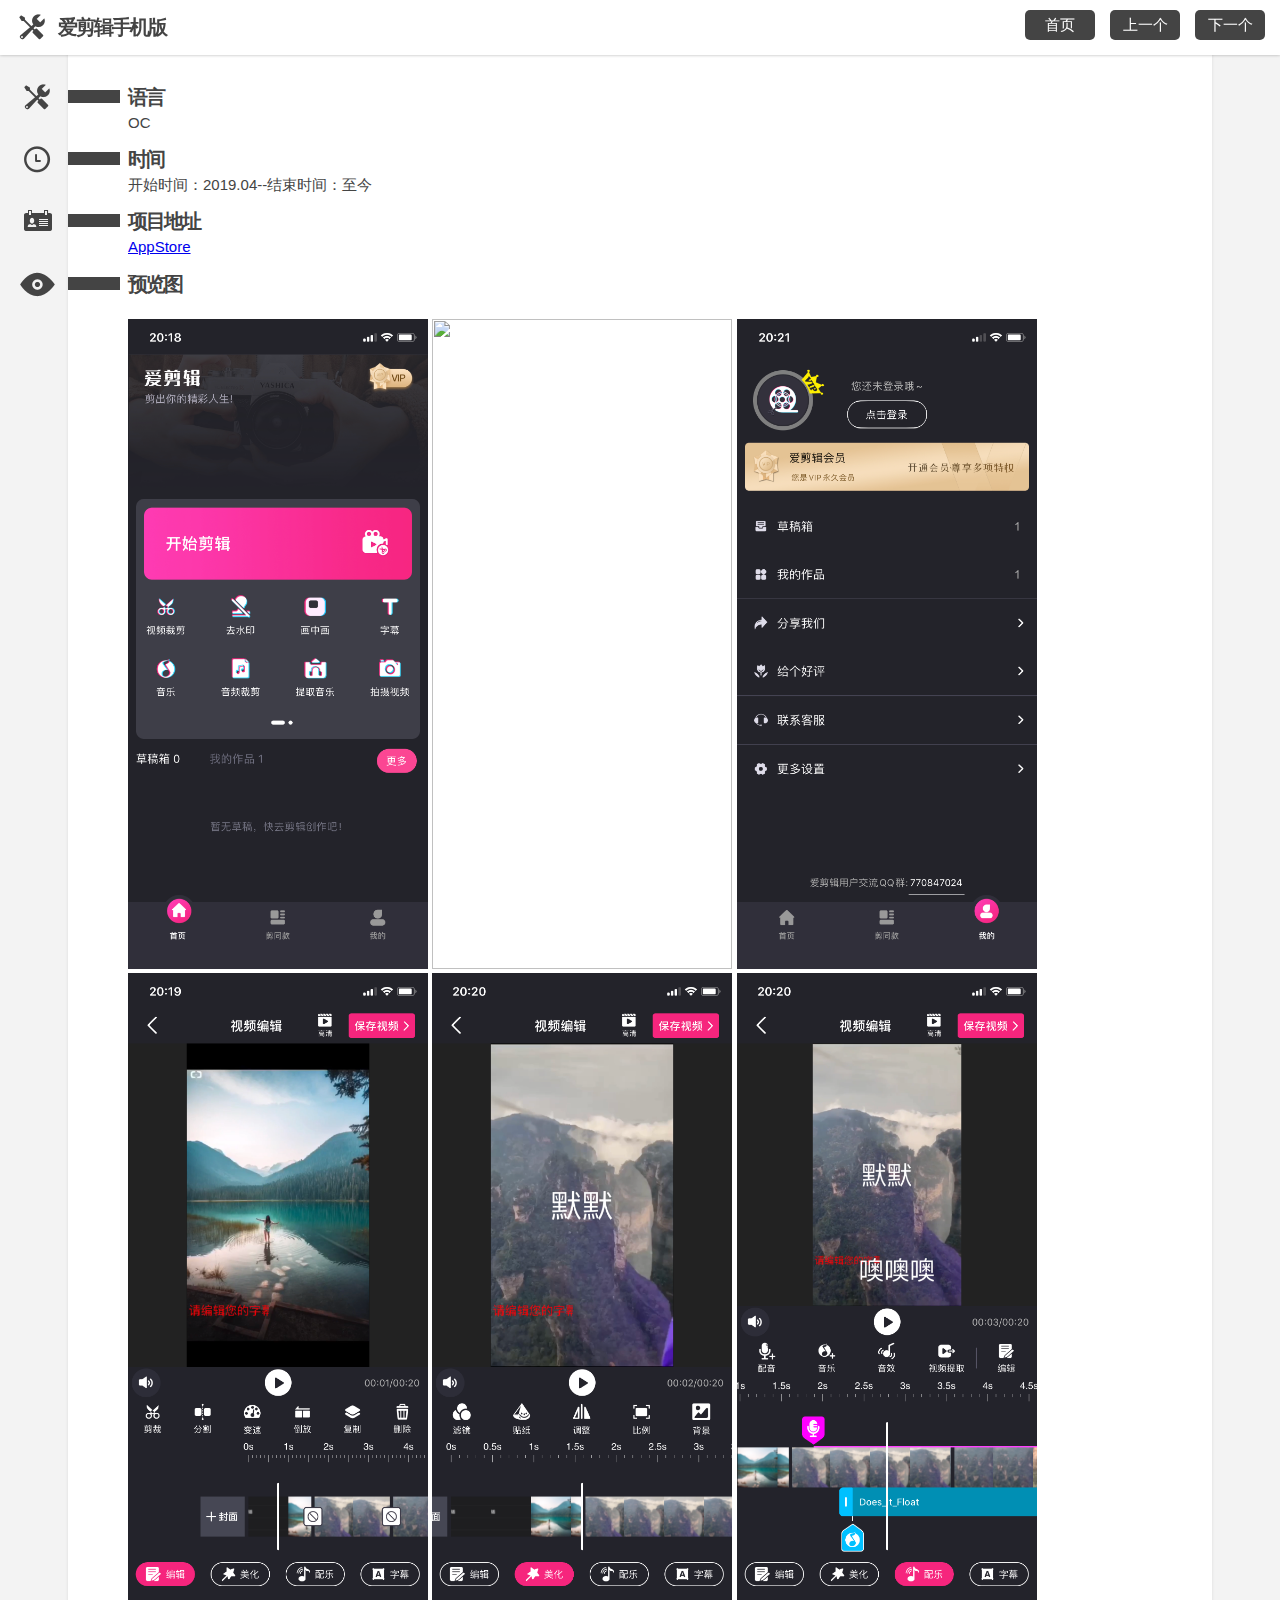
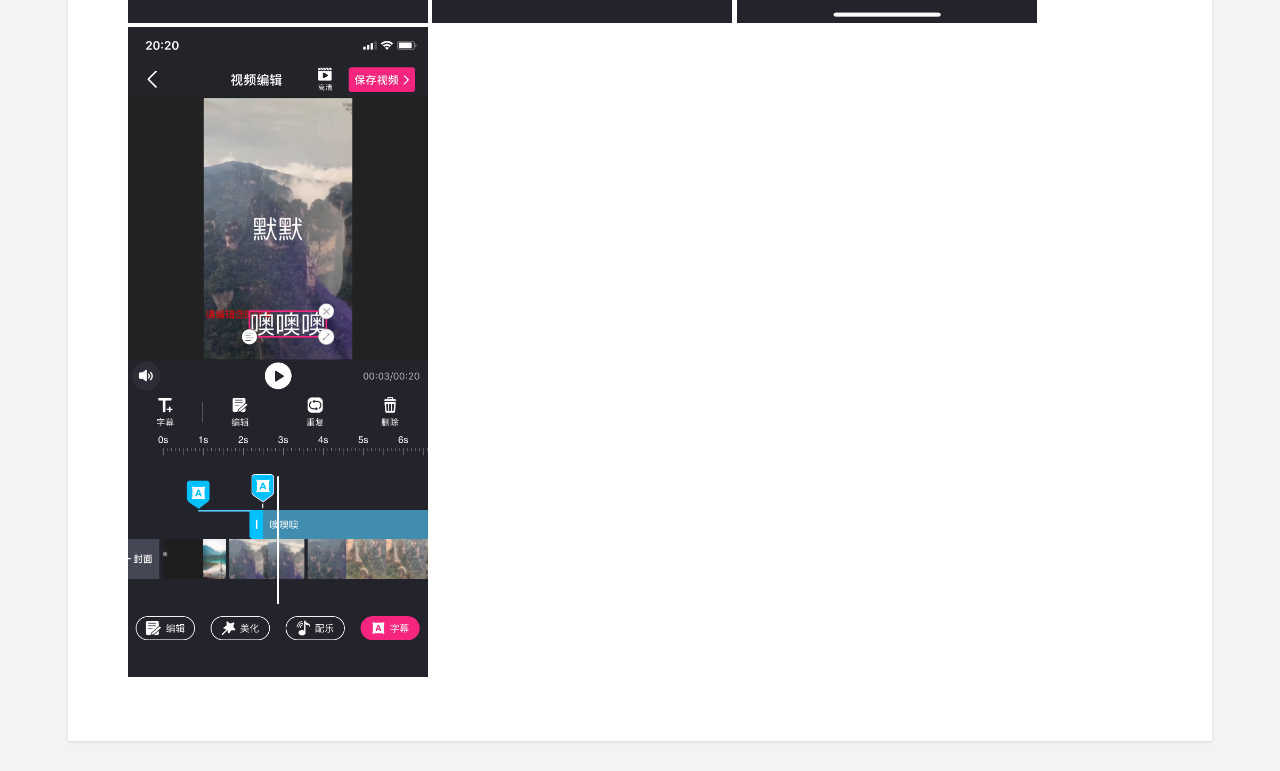
==== ajj.html @ fd8a1cb5 "update" ====
<!DOCTYPE html>
<html>
 <head>
  <meta charset="utf-8" /> 
  <title>展示-爱剪辑手机版</title>
  <link rel="stylesheet" href="./project/project-detail-style.css" type="text/css" />
 </head> 
 <body> 
  <div id="container"> 
   <div id="Head" style="top:0px;">
    <h2 id="title" class="sectionHead">爱剪辑手机版</h2>
    <div id="main" class="navBtn"><a href="./index.html">首页</a></div>
    <div id="preview" class="navBtn"><a href="./hlq.html">上一个</a></div>
    <div id="next" class="navBtn"><a href="./dn.html">下一个</a></div>
   </div>
   <div id="wrapper">
    <h2 id="title" class="sectionHead">语言</h2>
    <div class="sec">
     <h2>OC</h2>
    </div>
    <h2 id="time" class="sectionHead">时间</h2>
    <div class="sec">
     <h2>开始时间：2019.04--结束时间：至今</h2>
    </div>
    <h2 id="person" class="sectionHead">项目地址</h2>
    <div class="sec">
     <h2 id="projectuser">
     <a href="https://apps.apple.com/cn/app/id1458061021" target="_black">AppStore</a>
    </div>
    <h2 id="content" class="sectionHead">预览图</h2>
    <div class="info">
    <br>
     <div class="sec">
         <img src="./image/ajj/ajj_1.PNG" width="300" height="650" />
         <img src="./image/ajj/ajj_2.PNG" width="300" height="650" />
         <img src="./image/ajj/ajj_3.PNG" width="300" height="650" />
         <img src="./image/ajj/ajj_4.PNG" width="300" height="650" />
         <img src="./image/ajj/ajj_5.PNG" width="300" height="650" />
         <img src="./image/ajj/ajj_6.PNG" width="300" height="650" />
         <img src="./image/ajj/ajj_7.PNG" width="300" height="650" />
    </div>
   </div>
  </div> 

 </body>
</html>
---- project/project-detail-style.css ----
* {
	margin: 0;
	padding: 0;
}

body {
	font-family: "HelveticaNeue", "Helvetica Neue", Helvetica, Arial,
		sans-serif;
	line-height: 1.2em;
	background-color: #f3f3f3;
	background-repeat: repeat;
	background-attachment: fixed;
	background-position: 0px 0px;
	color: #444;
	height: 100%;
	width: auto;
}

#wrapper {
	/*max-width: 700px;*/
	width: 80%;
	margin: 10px auto 30px;
	padding: 60px;
	background: #fff;
	box-shadow: 0 1px 3px rgba(0, 0, 0, .1);
	position: relative;
}

.sectionHead {
	clear: both;
	font: bold 20px/12px 'verdana', sans-serif;
	margin: 20px -60px 10px;
	border-left: 52px solid #444;
	color: #444;
	padding: 1px 0 0 8px;
	letter-spacing: -2px;
	text-transform: uppercase;
	position: relative;
}

.sectionHead:before {
	content: "";
	position: absolute;
	width: 45px;
	height: 45px;
	left: -105px;
	top: -15px;
	background-image: url(./icons.png);
}

.sec h2 {
	font-size: 15px;
	font-weight: normal;
}

#title:before {
	background-position: left top;
}

#time:before {
	background-position: -45px top;
}

#person:before {
	background-position: -90px bottom;
}

#content:before {
	background-position: -90px top;
}

#Head {
	position: fixed;
	left: 0;
	right: 0;
	background: #fff;
	background: rgba(255, 255, 255, .98);
	height: 55px;
	box-shadow: 0 0 3px rgba(0, 0, 0, .3);
	z-index: 1000;
}

#Head .sectionHead {
	border: none;
	margin: 0 0 0 50px;
	line-height: 55px;
	padding: 0 0 0 8px;
}

#Head .sectionHead:before {
	left: -40px;
	top: 5px;
}

.navBtn {
	top: 10px;
	width: 70px;
	height: 30px;
	position: absolute;
	background-color: #444;
	text-align: center;
	border-radius: 5px;
}

.navBtn a {
	color: #fff;
	font: 15px sans-serif;
	text-decoration: none;
	height: 30px;
	line-height: 30px;
	width: 100%;
}

#next{
	right: 15px;
}

#preview{
	right: 100px;
}

#main{
	right: 185px;
}


.info{
	overflow:auto;
}

.des_word{
	text-indent: 32px;
}

.des_img{
	margin: 0 auto;
	margin-top: 15px;
}

.des_img img{
	width: 99%;
  	border: 1px solid #E5E5E5;
}

.des_img p{
	text-align: center;
	font-style: italic;
	font-weight: bold;
}

.moblie{
	width: 50%;
}

.itemImage img{ display:block; width:100px; height:300px}
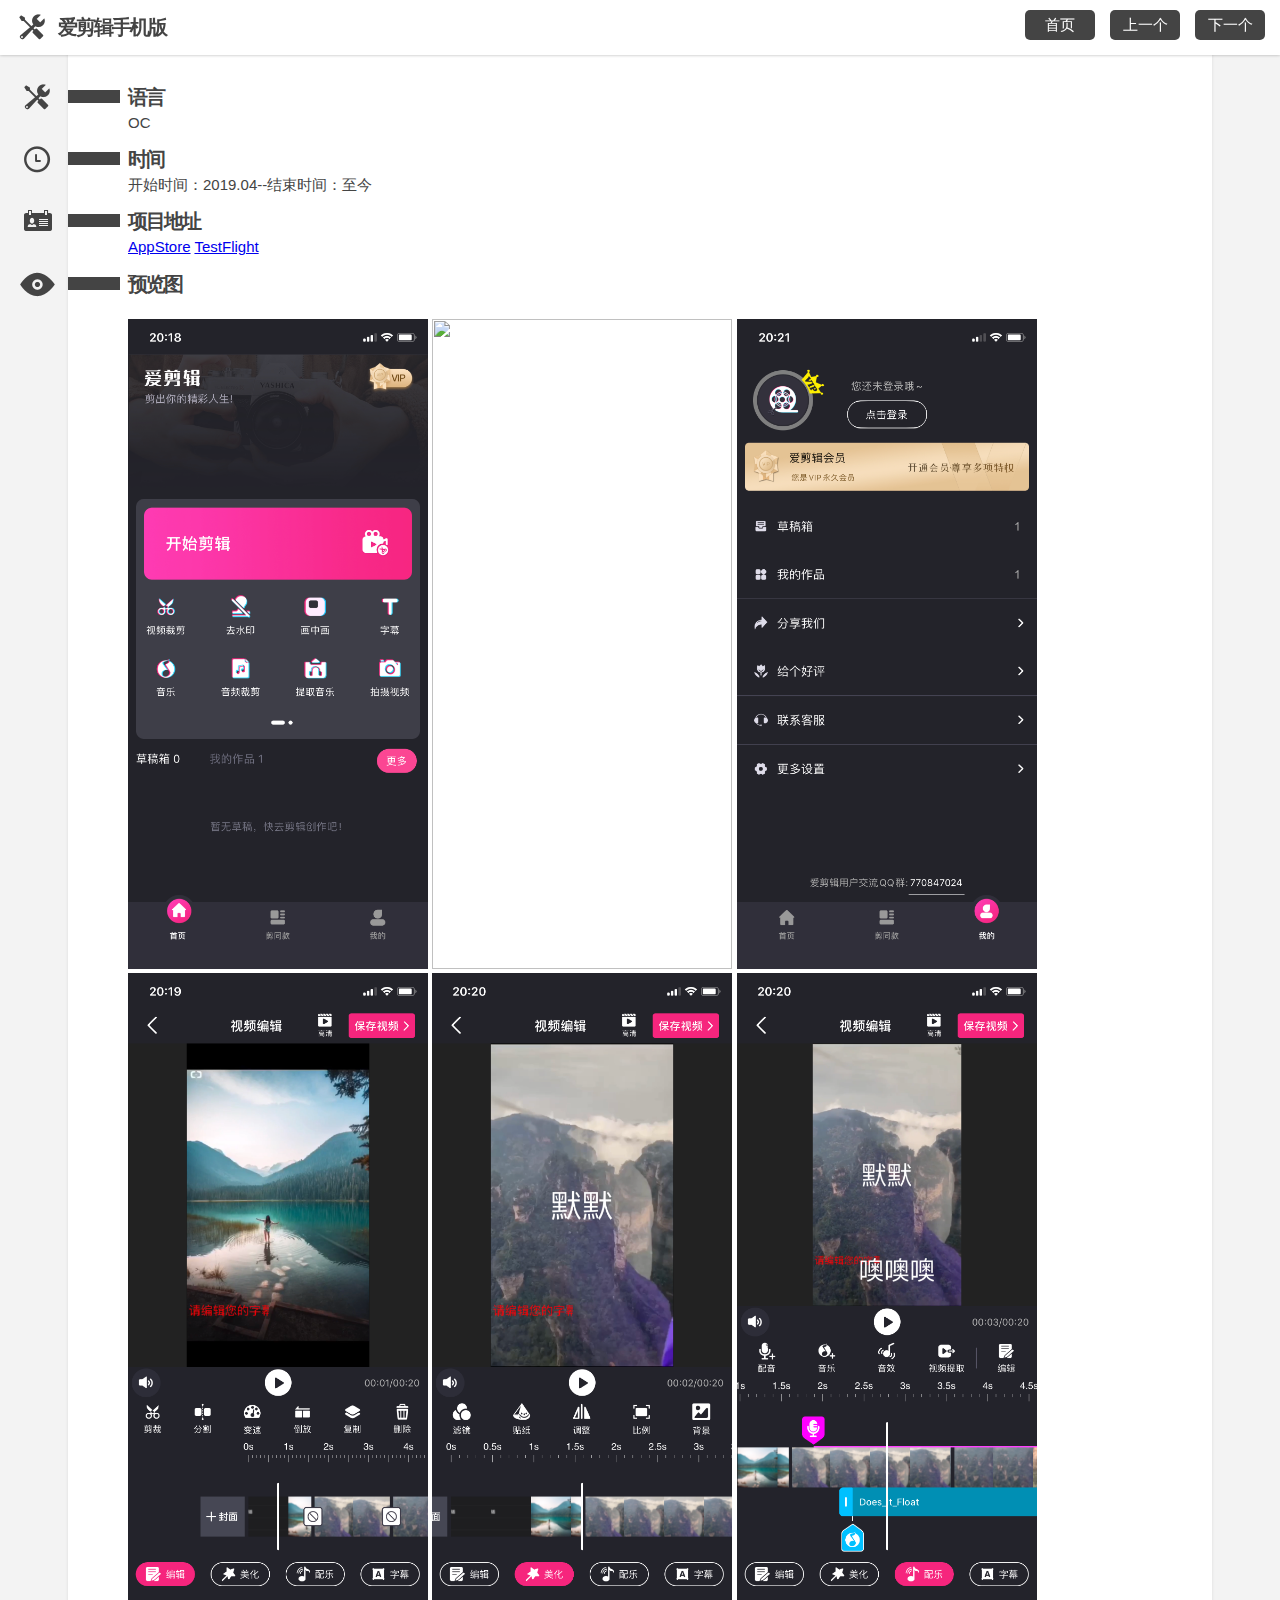
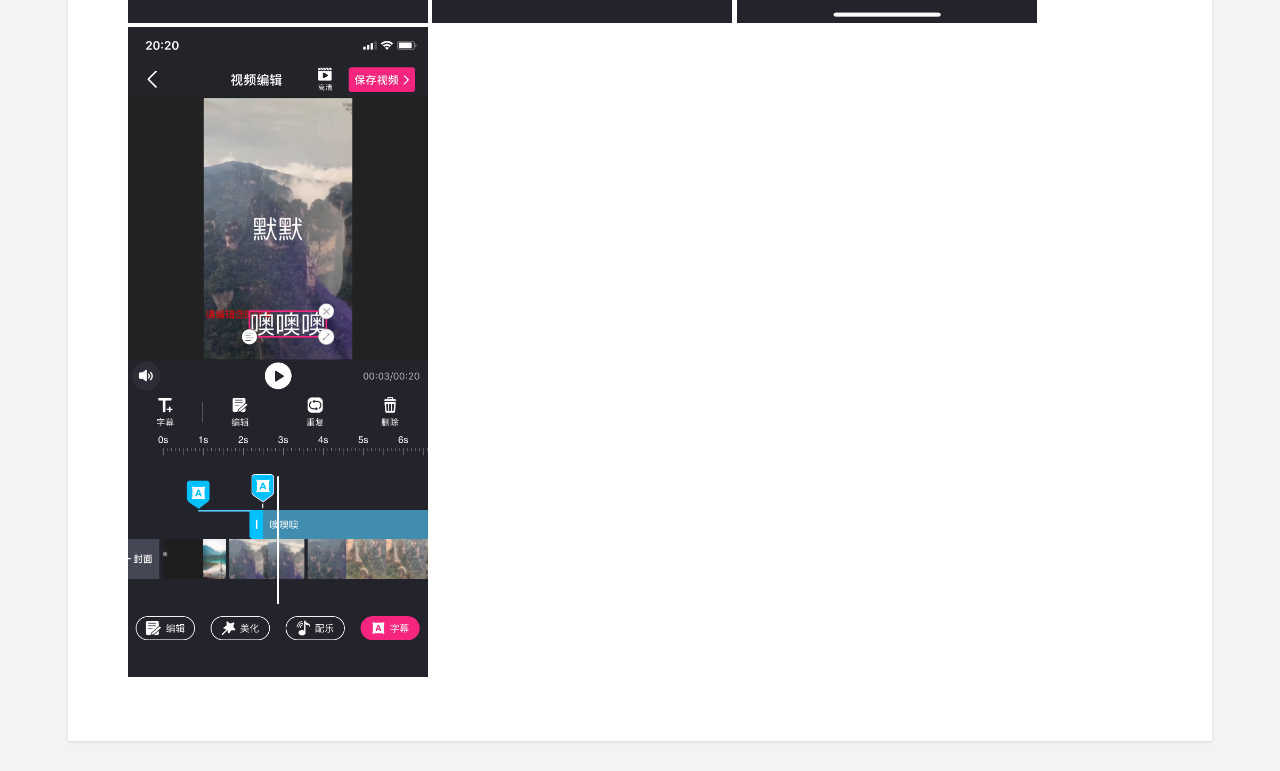
==== commit f2857d29: "update" ====
--- a/ajj.html
+++ b/ajj.html
@@ -26,6 +26,7 @@
     <div class="sec">
      <h2 id="projectuser">
      <a href="https://apps.apple.com/cn/app/id1458061021" target="_black">AppStore</a>
+     <a href="https://testflight.apple.com/join/ufm9rBZ0" target="_black">TestFlight</a>
     </div>
     <h2 id="content" class="sectionHead">预览图</h2>
     <div class="info">
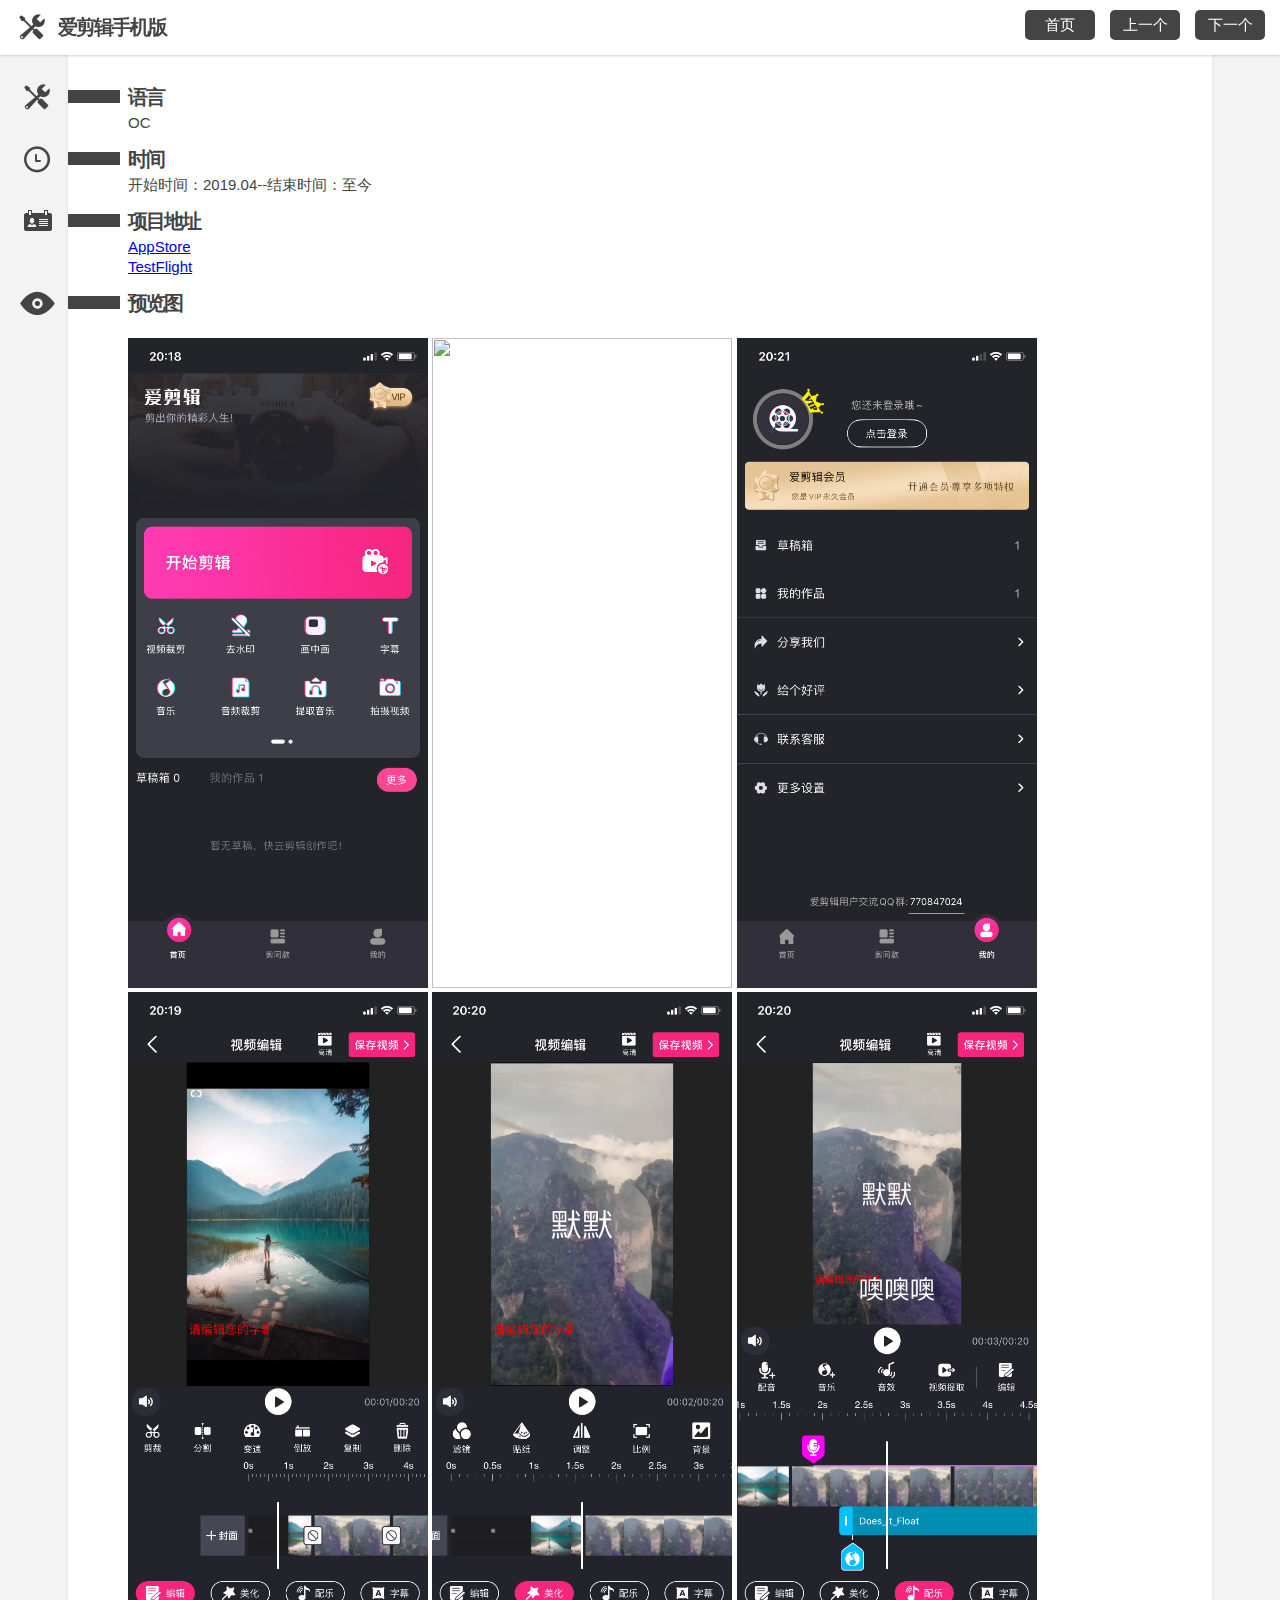
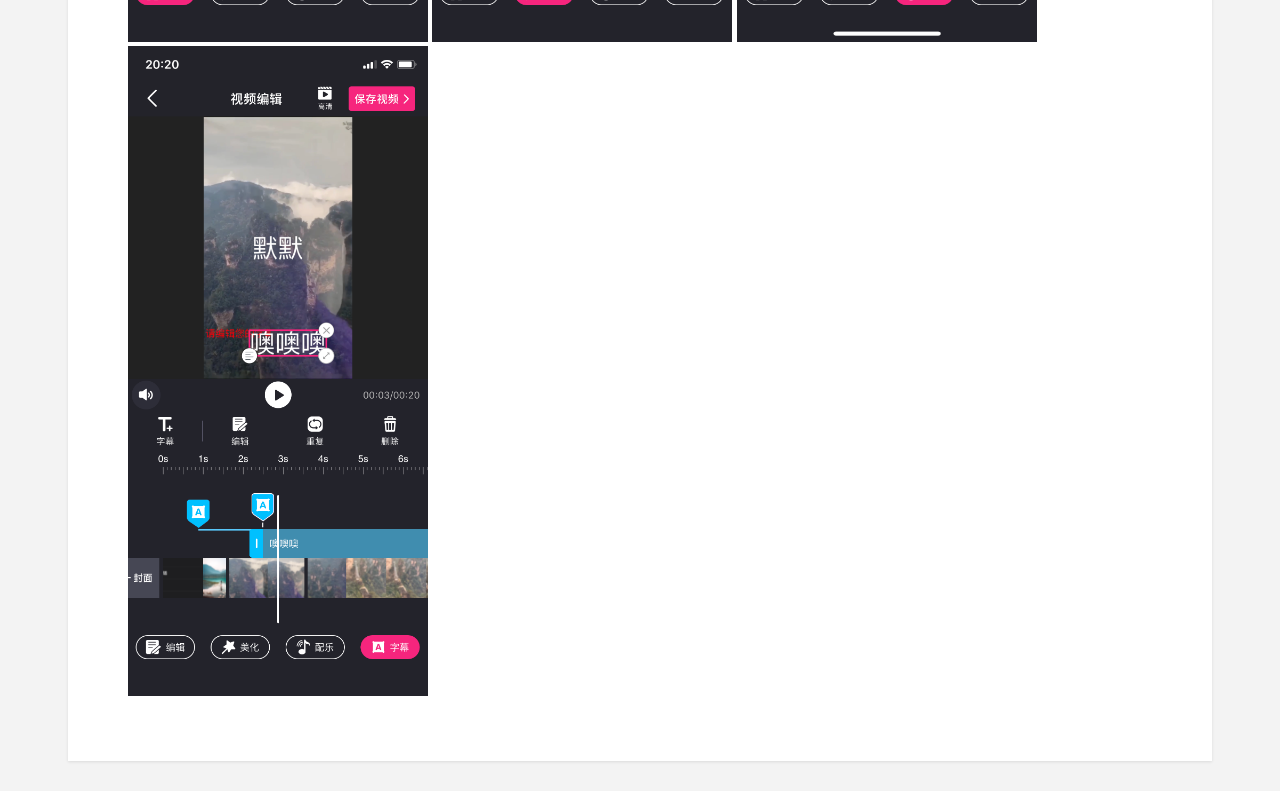
==== commit 6798d650: "update" ====
--- a/ajj.html
+++ b/ajj.html
@@ -26,6 +26,7 @@
     <div class="sec">
      <h2 id="projectuser">
      <a href="https://apps.apple.com/cn/app/id1458061021" target="_black">AppStore</a>
+     <br>
      <a href="https://testflight.apple.com/join/ufm9rBZ0" target="_black">TestFlight</a>
     </div>
     <h2 id="content" class="sectionHead">预览图</h2>
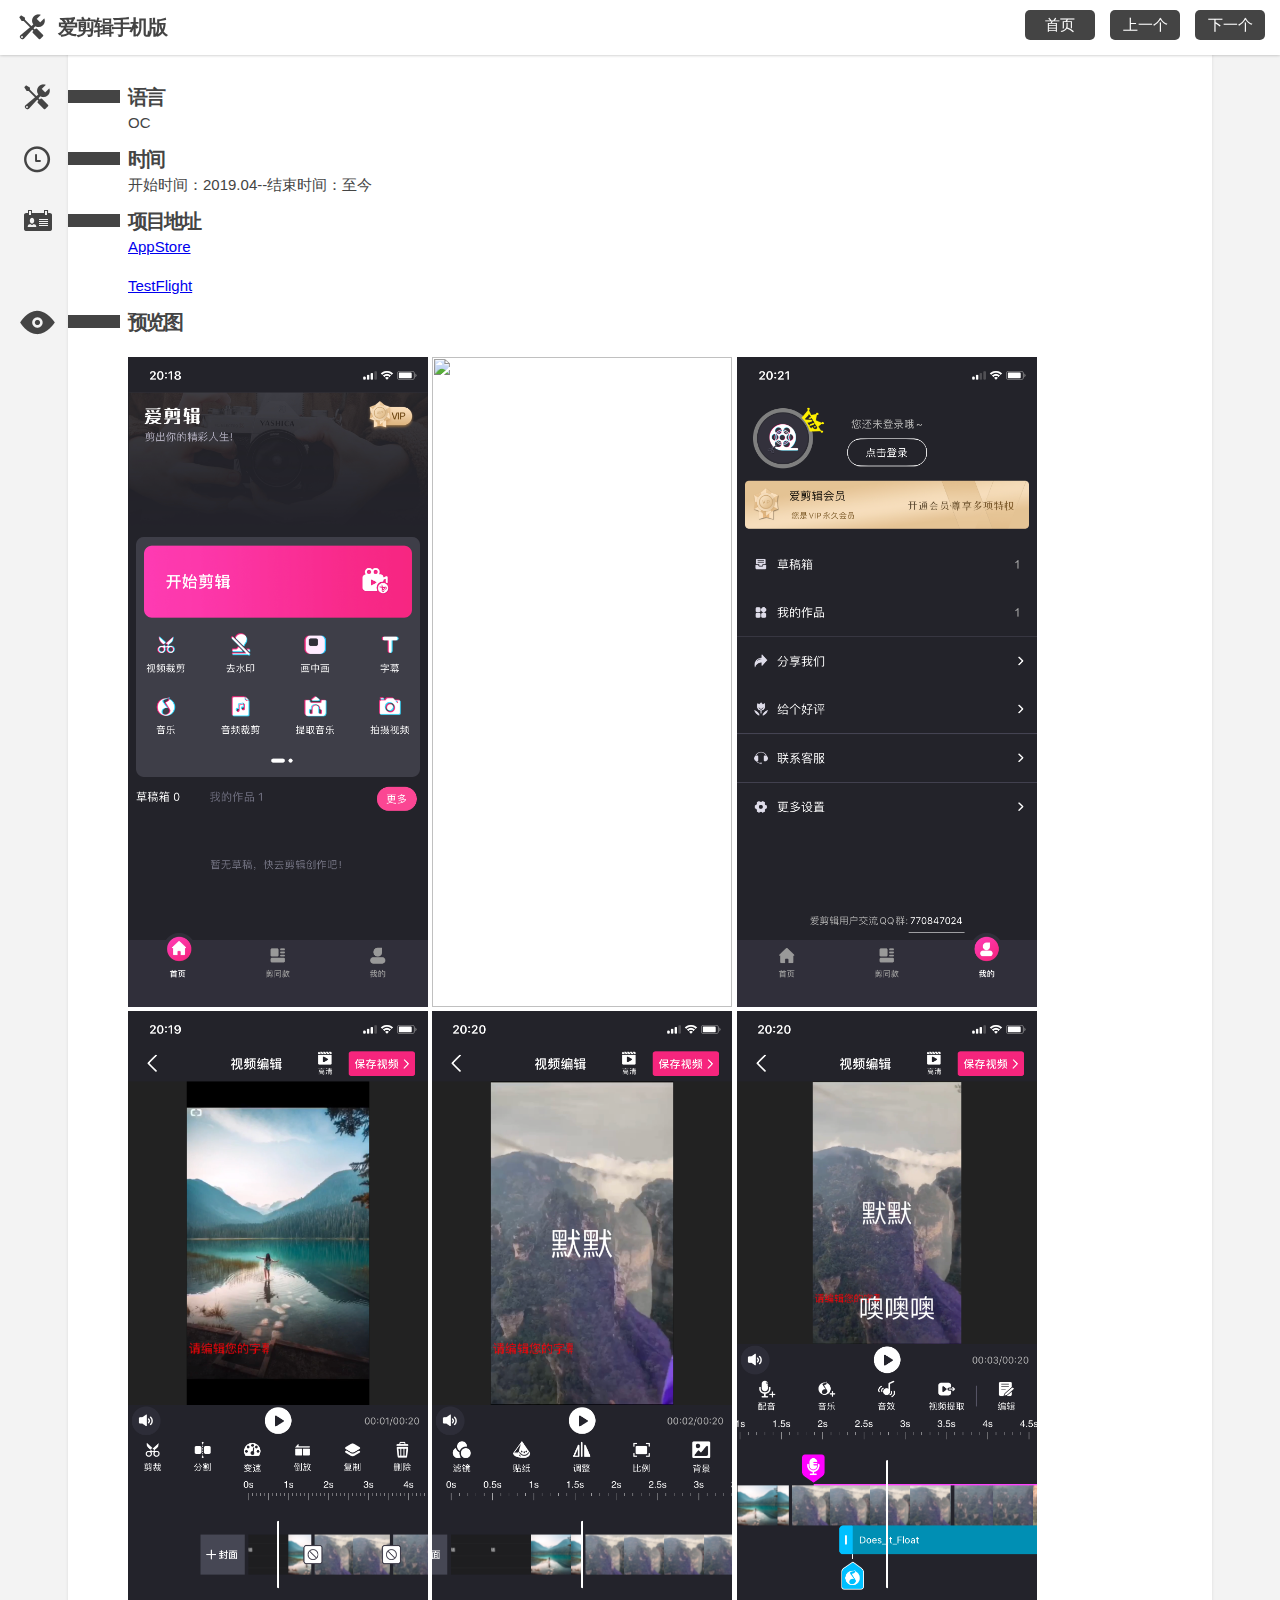
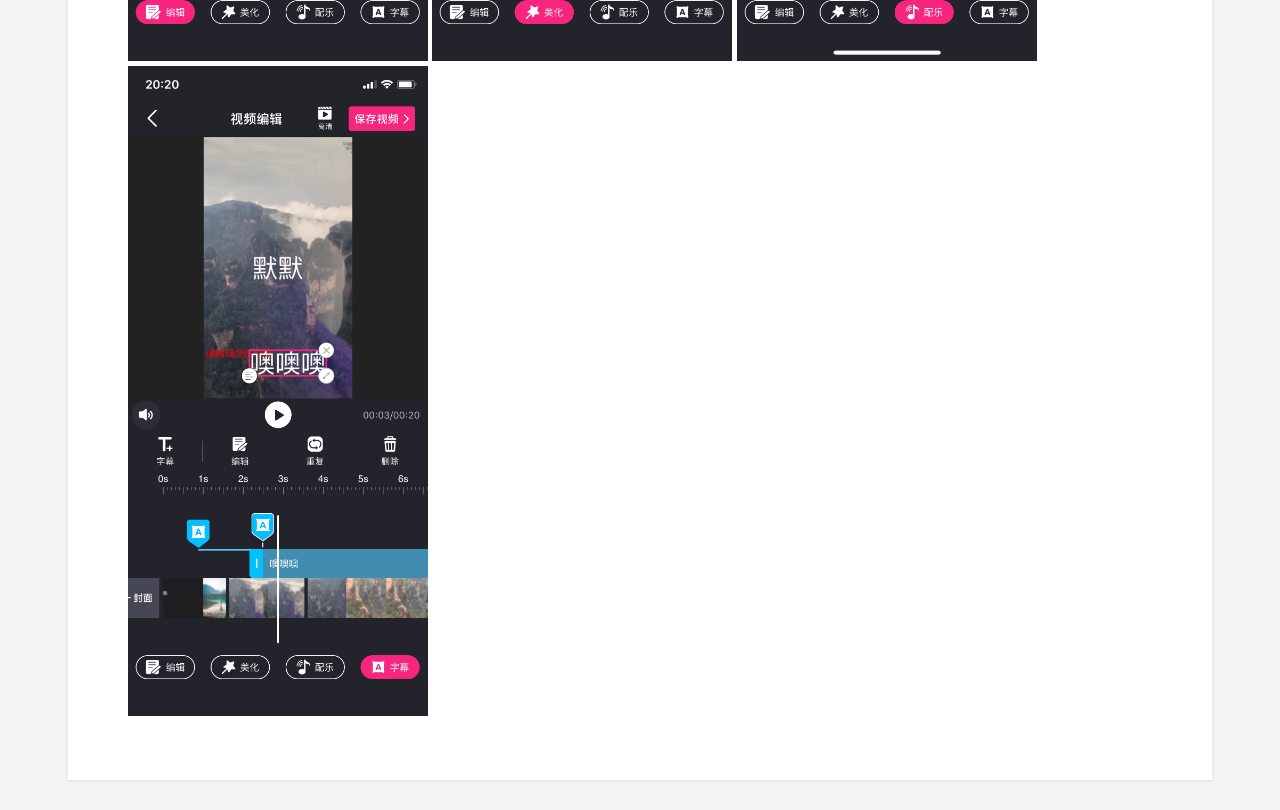
==== commit cb84054a: "update" ====
--- a/ajj.html
+++ b/ajj.html
@@ -26,7 +26,7 @@
     <div class="sec">
      <h2 id="projectuser">
      <a href="https://apps.apple.com/cn/app/id1458061021" target="_black">AppStore</a>
-     <br>
+     <br><br>
      <a href="https://testflight.apple.com/join/ufm9rBZ0" target="_black">TestFlight</a>
     </div>
     <h2 id="content" class="sectionHead">预览图</h2>
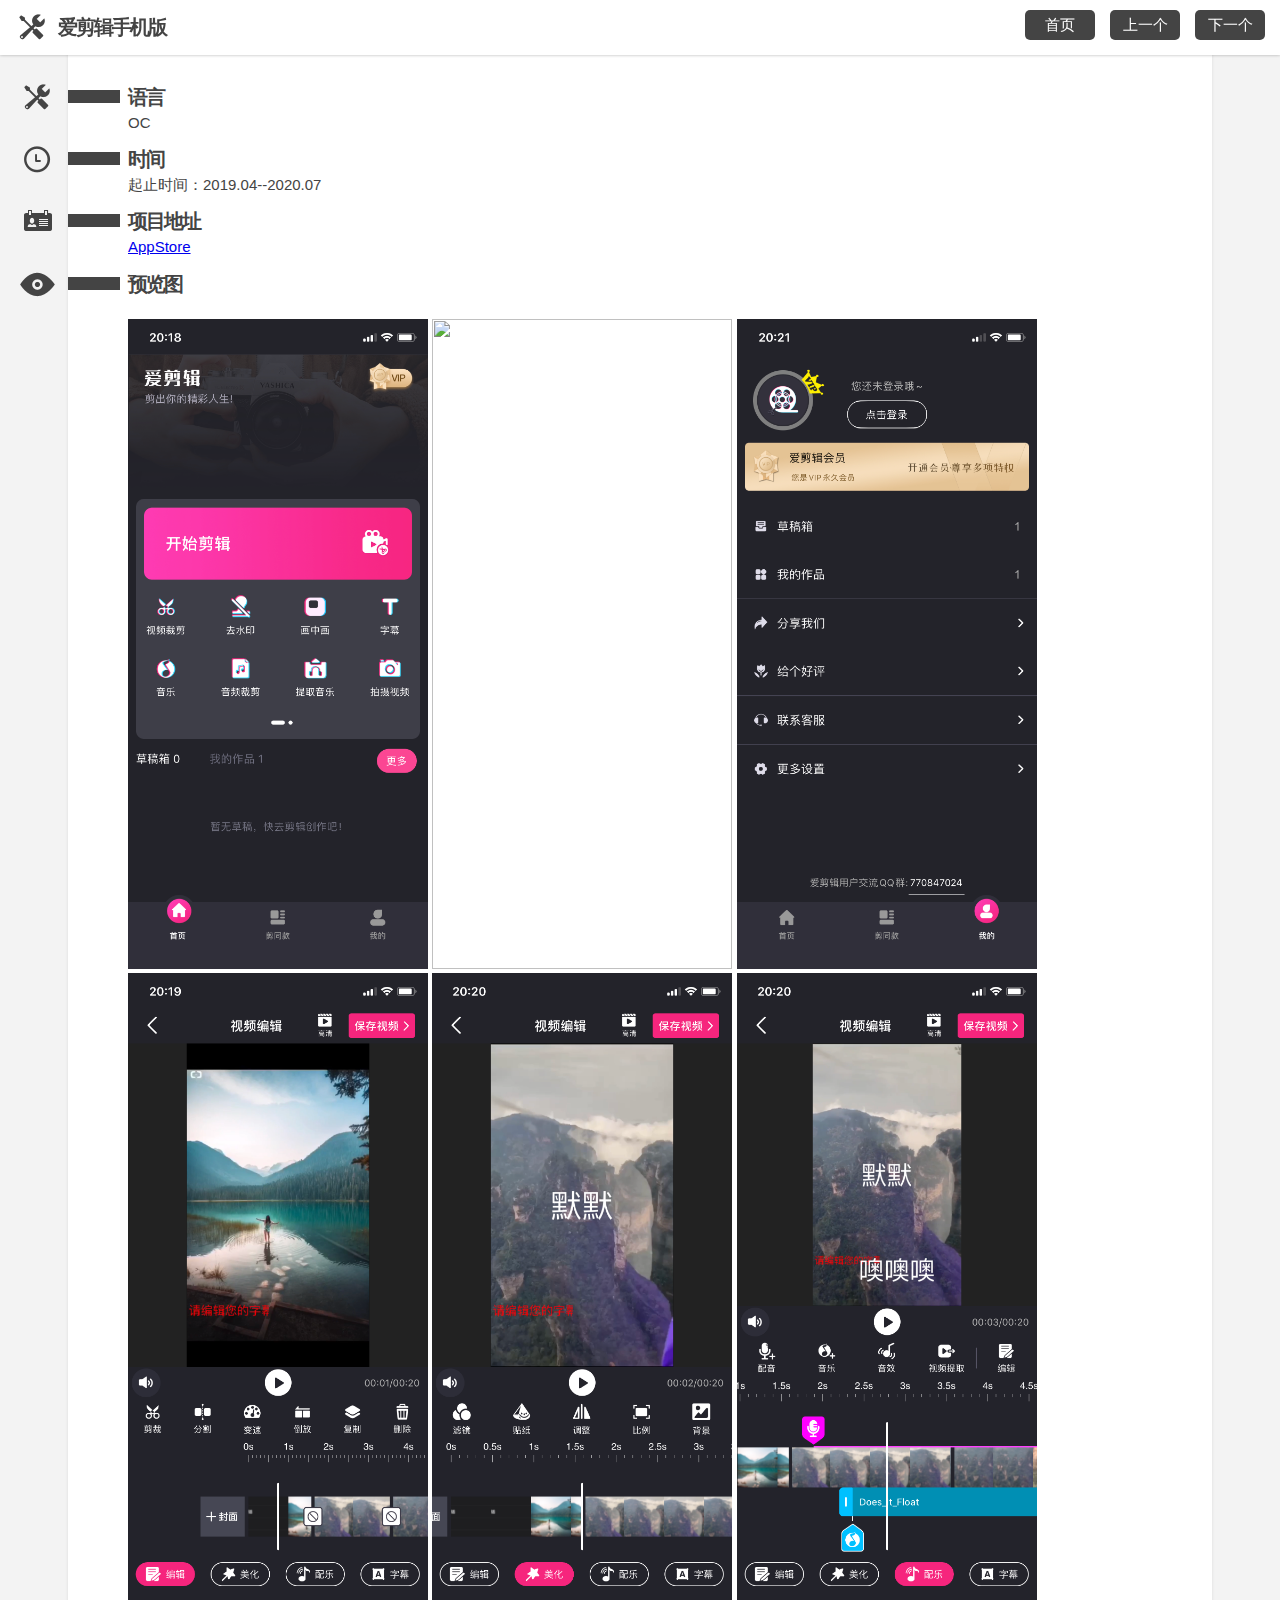
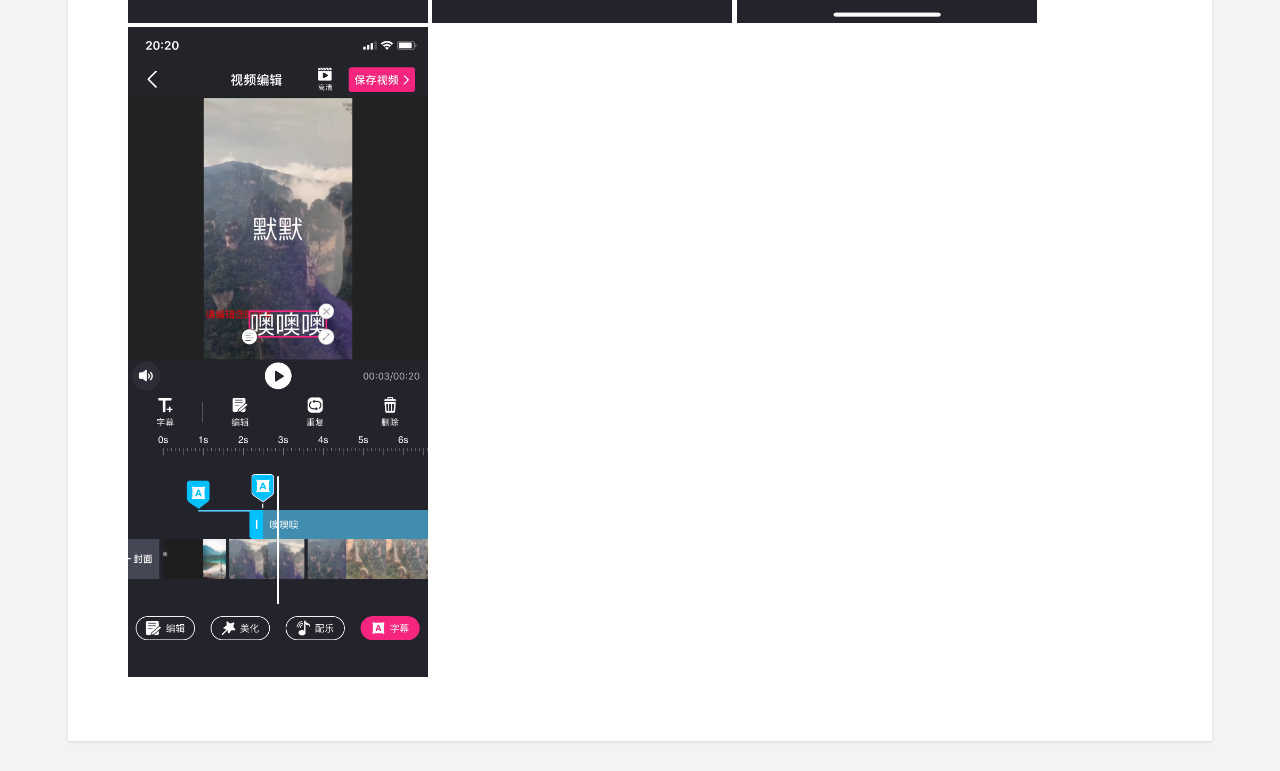
==== commit 0fe87ee0: "update" ====
--- a/ajj.html
+++ b/ajj.html
@@ -20,14 +20,12 @@
     </div>
     <h2 id="time" class="sectionHead">时间</h2>
     <div class="sec">
-     <h2>开始时间：2019.04--结束时间：至今</h2>
+     <h2>起止时间：2019.04--2020.07</h2>
     </div>
     <h2 id="person" class="sectionHead">项目地址</h2>
     <div class="sec">
      <h2 id="projectuser">
      <a href="https://apps.apple.com/cn/app/id1458061021" target="_black">AppStore</a>
-     <br><br>
-     <a href="https://testflight.apple.com/join/ufm9rBZ0" target="_black">TestFlight</a>
     </div>
     <h2 id="content" class="sectionHead">预览图</h2>
     <div class="info">
